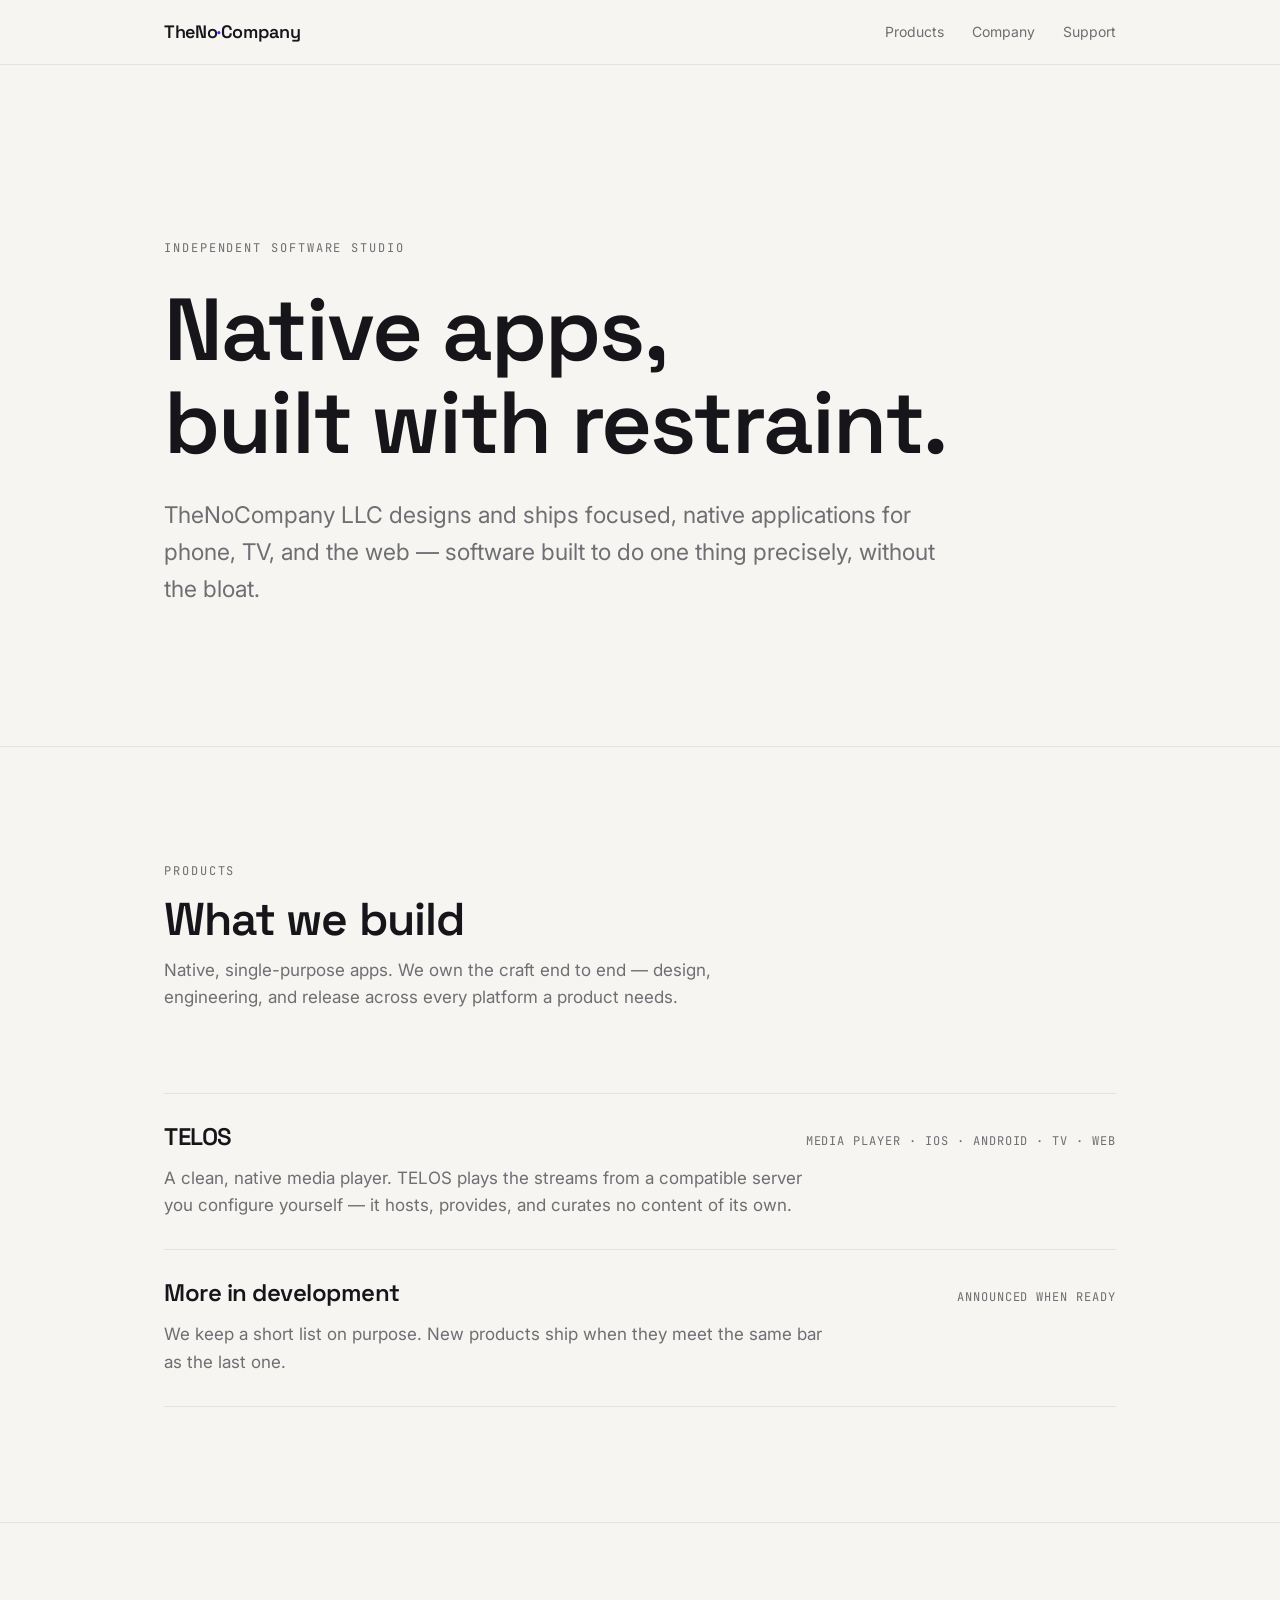
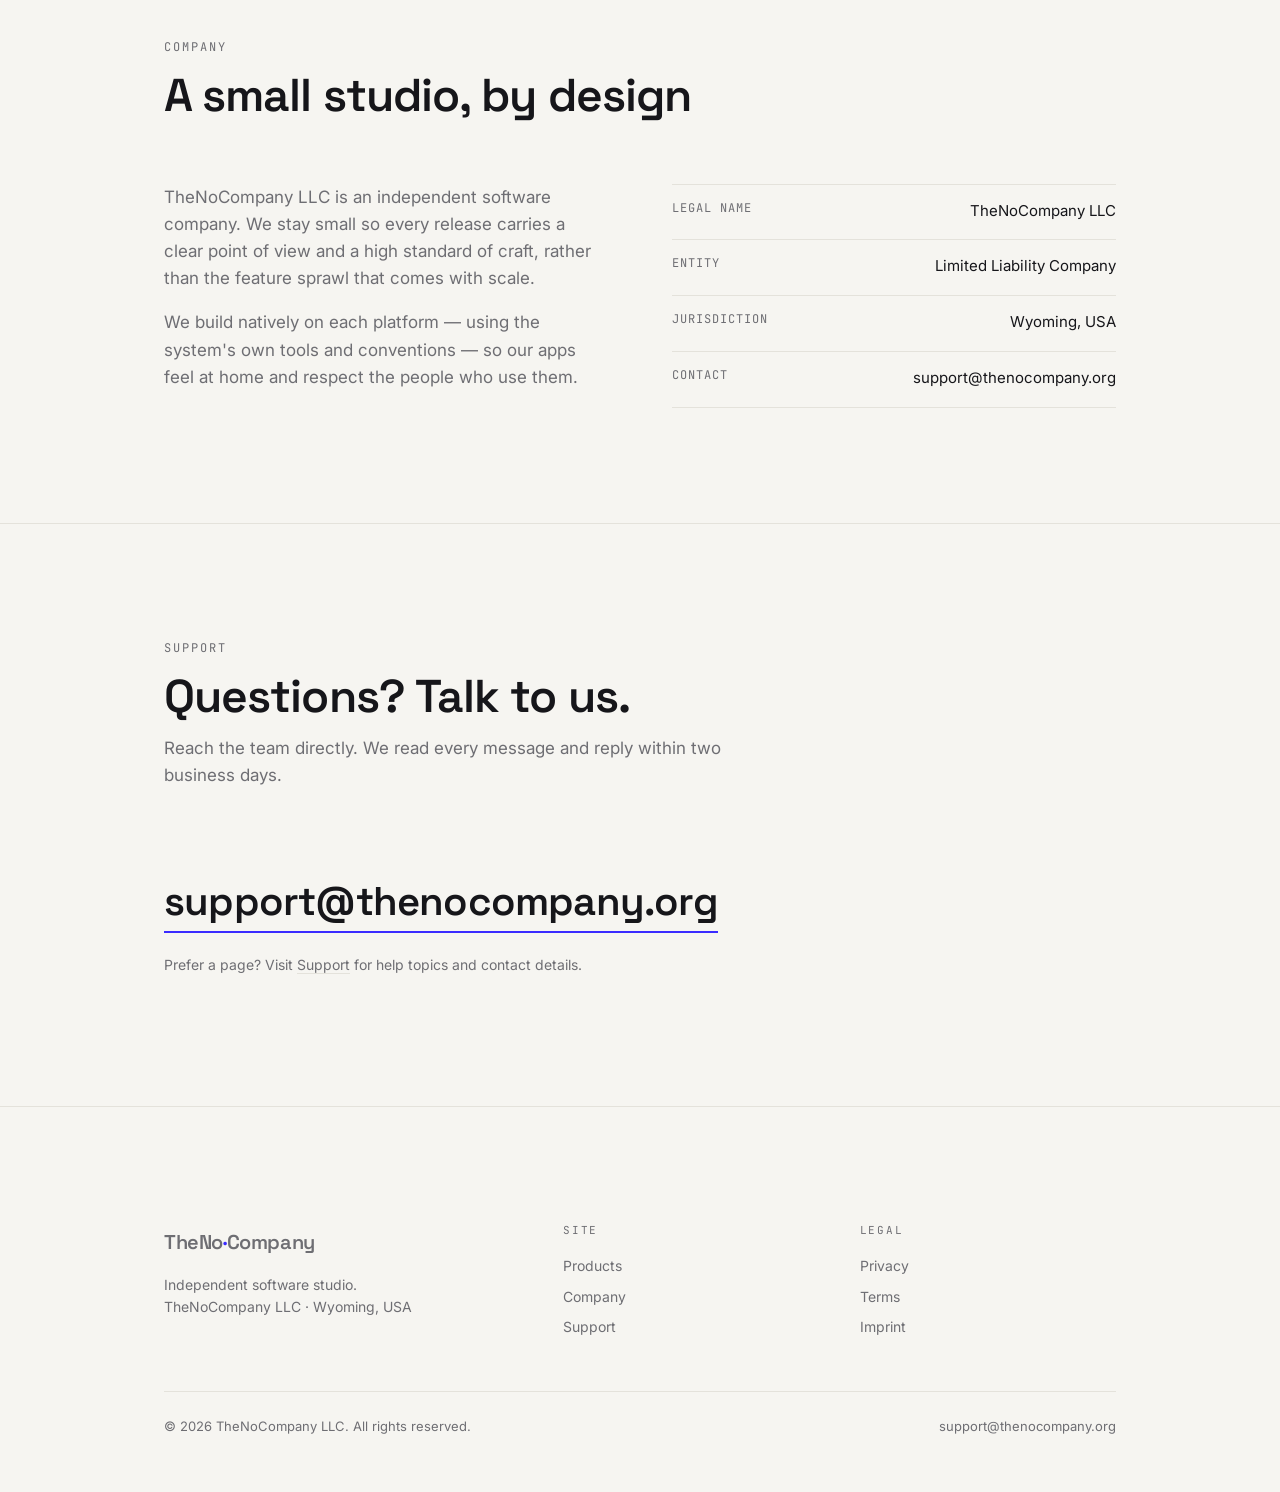
==== index.html @ dabbadbf "feat: TheNoCompany LLC corporate site (Apple org-enrollment website) Static, professional software-s" ====
<!DOCTYPE html>
<html lang="en">
<head>
  <meta charset="UTF-8" />
  <meta name="viewport" content="width=device-width, initial-scale=1" />
  <title>TheNoCompany — Independent software studio</title>
  <meta name="description" content="TheNoCompany LLC is an independent software studio. We design and ship focused, native applications for phone, TV, and the web." />
  <meta property="og:title" content="TheNoCompany — Independent software studio" />
  <meta property="og:description" content="We design and ship focused, native applications for phone, TV, and the web." />
  <meta property="og:type" content="website" />
  <meta property="og:url" content="https://thenocompany.org/" />
  <link rel="icon" href="data:image/svg+xml,%3Csvg xmlns='http://www.w3.org/2000/svg' viewBox='0 0 32 32'%3E%3Crect width='32' height='32' rx='7' fill='%2316161A'/%3E%3Ccircle cx='16' cy='16' r='5.5' fill='none' stroke='%23F6F5F1' stroke-width='2.4'/%3E%3Cline x1='12' y1='20' x2='20' y2='12' stroke='%233A2BFF' stroke-width='2.4'/%3E%3C/svg%3E" />
  <link rel="preconnect" href="https://fonts.googleapis.com" />
  <link rel="preconnect" href="https://fonts.gstatic.com" crossorigin />
  <link href="https://fonts.googleapis.com/css2?family=Space+Grotesk:wght@500;600;700&family=Inter:wght@400;500&family=JetBrains+Mono:wght@400;500&display=swap" rel="stylesheet" />
  <link rel="stylesheet" href="styles.css" />
</head>
<body>
  <header class="bar">
    <div class="wrap">
      <a class="brand" href="/">TheNo<span class="dot">·</span>Company</a>
      <nav class="nav" aria-label="Primary">
        <a href="#products">Products</a>
        <a href="#company">Company</a>
        <a href="/support.html">Support</a>
      </nav>
    </div>
  </header>

  <main>
    <section class="hero" style="border-top:none">
      <div class="wrap">
        <span class="label">Independent software studio</span>
        <h1>Native apps,<br />built with restraint.</h1>
        <p class="lead">TheNoCompany LLC designs and ships focused, native applications for phone, TV, and the web — software built to do one thing precisely, without the bloat.</p>
      </div>
    </section>

    <section id="products">
      <div class="wrap">
        <div class="sec-head">
          <span class="label">Products</span>
          <h2>What we build</h2>
          <p class="sub">Native, single-purpose apps. We own the craft end to end — design, engineering, and release across every platform a product needs.</p>
        </div>
        <div class="products">
          <article class="product">
            <div class="row">
              <h3>TELOS</h3>
              <span class="meta">Media player · iOS · Android · TV · Web</span>
            </div>
            <p>A clean, native media player. TELOS plays the streams from a compatible server you configure yourself — it hosts, provides, and curates no content of its own.</p>
          </article>
          <article class="product">
            <div class="row">
              <h3>More in development</h3>
              <span class="meta">Announced when ready</span>
            </div>
            <p>We keep a short list on purpose. New products ship when they meet the same bar as the last one.</p>
          </article>
        </div>
      </div>
    </section>

    <section id="company">
      <div class="wrap">
        <div class="sec-head">
          <span class="label">Company</span>
          <h2>A small studio, by design</h2>
        </div>
        <div class="cols">
          <div>
            <p>TheNoCompany LLC is an independent software company. We stay small so every release carries a clear point of view and a high standard of craft, rather than the feature sprawl that comes with scale.</p>
            <p>We build natively on each platform — using the system's own tools and conventions — so our apps feel at home and respect the people who use them.</p>
          </div>
          <ul class="facts">
            <li><span class="k">Legal name</span><span class="v">TheNoCompany LLC</span></li>
            <li><span class="k">Entity</span><span class="v">Limited Liability Company</span></li>
            <li><span class="k">Jurisdiction</span><span class="v">Wyoming, USA</span></li>
            <li><span class="k">Contact</span><span class="v"><a href="mailto:support@thenocompany.org">support@thenocompany.org</a></span></li>
          </ul>
        </div>
      </div>
    </section>

    <section id="support" class="contact">
      <div class="wrap">
        <div class="sec-head">
          <span class="label">Support</span>
          <h2>Questions? Talk to us.</h2>
          <p class="sub">Reach the team directly. We read every message and reply within two business days.</p>
        </div>
        <a class="mail" href="mailto:support@thenocompany.org">support@thenocompany.org</a>
        <p class="note">Prefer a page? Visit <a href="/support.html" style="border-bottom:1px solid var(--line)">Support</a> for help topics and contact details.</p>
      </div>
    </section>
  </main>

  <footer>
    <div class="wrap">
      <div class="foot">
        <div>
          <a class="brand" href="/">TheNo<span class="dot">·</span>Company</a>
          <p>Independent software studio.<br />TheNoCompany LLC · Wyoming, USA</p>
        </div>
        <div>
          <h4>Site</h4>
          <a href="#products">Products</a>
          <a href="#company">Company</a>
          <a href="/support.html">Support</a>
        </div>
        <div>
          <h4>Legal</h4>
          <a href="/privacy.html">Privacy</a>
          <a href="/terms.html">Terms</a>
          <a href="/imprint.html">Imprint</a>
        </div>
      </div>
      <div class="legalbar">
        <span>© <span id="yr">2026</span> TheNoCompany LLC. All rights reserved.</span>
        <span><a href="mailto:support@thenocompany.org">support@thenocompany.org</a></span>
      </div>
    </div>
  </footer>
  <script>document.getElementById('yr').textContent = new Date().getFullYear();</script>
</body>
</html>
---- styles.css ----
/* TheNoCompany LLC — corporate site
   Design: restrained software-studio. Negative space is the signature.
   Monochrome paper/ink + one indigo accent used sparingly.
   Display: Space Grotesk · Body: Inter · Labels/data: JetBrains Mono */

:root {
  --paper:   #F6F5F1;
  --paper-2: #FFFFFF;
  --ink:     #16161A;
  --muted:   #6E6E73;
  --line:    #E4E2DB;
  --accent:  #3A2BFF;
  --maxw:    1080px;
  --gut:     clamp(20px, 5vw, 64px);
  --step:    clamp(64px, 9vw, 132px);
  --r:       10px;
}

* { box-sizing: border-box; }
html { -webkit-text-size-adjust: 100%; scroll-behavior: smooth; }
@media (prefers-reduced-motion: reduce) { html { scroll-behavior: auto; } * { animation: none !important; transition: none !important; } }

body {
  margin: 0;
  background: var(--paper);
  color: var(--ink);
  font-family: "Inter", -apple-system, BlinkMacSystemFont, "Segoe UI", Roboto, sans-serif;
  font-size: 17px;
  line-height: 1.6;
  -webkit-font-smoothing: antialiased;
  text-rendering: optimizeLegibility;
}

h1, h2, h3 { font-family: "Space Grotesk", "Inter", sans-serif; font-weight: 600; letter-spacing: -0.02em; line-height: 1.05; margin: 0; }
p { margin: 0 0 1em; }
a { color: inherit; text-decoration: none; }

.wrap { max-width: var(--maxw); margin: 0 auto; padding-left: var(--gut); padding-right: var(--gut); }

/* mono utility label — software vernacular, used for eyebrows */
.label {
  font-family: "JetBrains Mono", ui-monospace, SFMono-Regular, Menlo, monospace;
  font-size: 12px;
  letter-spacing: 0.16em;
  text-transform: uppercase;
  color: var(--muted);
}

/* --- top bar --- */
.bar { position: sticky; top: 0; z-index: 20; background: color-mix(in srgb, var(--paper) 86%, transparent); backdrop-filter: blur(10px); border-bottom: 1px solid var(--line); }
.bar .wrap { display: flex; align-items: center; justify-content: space-between; height: 64px; }
.brand { font-family: "Space Grotesk", sans-serif; font-weight: 600; font-size: 18px; letter-spacing: -0.02em; }
.brand .dot { color: var(--accent); }
.nav { display: flex; gap: 28px; }
.nav a { font-size: 14px; color: var(--muted); }
.nav a:hover, .nav a:focus-visible { color: var(--ink); }

/* --- hero --- */
.hero { padding: clamp(72px, 14vw, 168px) 0 var(--step); }
.hero h1 { font-size: clamp(40px, 7.5vw, 88px); max-width: 16ch; }
.hero .lead { font-size: clamp(18px, 2.4vw, 23px); color: var(--muted); max-width: 56ch; margin-top: 28px; }
.hero .label { margin-bottom: 26px; display: inline-block; }

/* --- generic section --- */
section { padding: var(--step) 0; border-top: 1px solid var(--line); }
.sec-head { display: grid; grid-template-columns: 1fr; gap: 14px; margin-bottom: clamp(36px, 6vw, 64px); }
.sec-head h2 { font-size: clamp(28px, 4.5vw, 46px); max-width: 18ch; }
.sec-head .sub { color: var(--muted); max-width: 54ch; }

/* products as a quiet typed list, not flashy cards */
.products { display: grid; gap: 0; }
.product { display: grid; grid-template-columns: minmax(0,1fr); gap: 8px; padding: 30px 0; border-top: 1px solid var(--line); }
.product:last-child { border-bottom: 1px solid var(--line); }
.product .row { display: flex; align-items: baseline; justify-content: space-between; gap: 20px; flex-wrap: wrap; }
.product h3 { font-size: 24px; }
.product .meta { font-family: "JetBrains Mono", monospace; font-size: 12px; letter-spacing: 0.08em; color: var(--muted); text-transform: uppercase; }
.product p { color: var(--muted); max-width: 60ch; margin: 6px 0 0; }

/* about / two-column prose */
.cols { display: grid; grid-template-columns: 1fr 1fr; gap: clamp(28px, 5vw, 72px); }
.cols p { color: var(--muted); }
@media (max-width: 720px) { .cols { grid-template-columns: 1fr; } }

/* fact list */
.facts { list-style: none; margin: 0; padding: 0; display: grid; gap: 0; }
.facts li { display: flex; justify-content: space-between; gap: 20px; padding: 14px 0; border-top: 1px solid var(--line); font-size: 15px; }
.facts li:last-child { border-bottom: 1px solid var(--line); }
.facts .k { font-family: "JetBrains Mono", monospace; font-size: 12px; letter-spacing: 0.08em; text-transform: uppercase; color: var(--muted); }
.facts .v { text-align: right; }

/* contact / CTA */
.contact a.mail { font-family: "Space Grotesk", sans-serif; font-size: clamp(24px, 4vw, 40px); font-weight: 600; letter-spacing: -0.02em; border-bottom: 2px solid var(--accent); padding-bottom: 4px; }
.contact a.mail:hover, .contact a.mail:focus-visible { color: var(--accent); }
.note { font-size: 14px; color: var(--muted); margin-top: 20px; }

/* legal / long-form pages */
.legal { padding: clamp(56px,10vw,120px) 0 var(--step); }
.legal h1 { font-size: clamp(32px,5vw,52px); margin-bottom: 12px; }
.legal h2 { font-size: 20px; margin: 40px 0 10px; }
.legal p, .legal li { color: var(--muted); }
.legal .updated { font-family: "JetBrains Mono", monospace; font-size: 12px; letter-spacing: 0.08em; text-transform: uppercase; color: var(--muted); }
.prose { max-width: 68ch; }

/* footer */
footer { border-top: 1px solid var(--line); padding: var(--step) 0 56px; }
.foot { display: grid; grid-template-columns: 1.4fr 1fr 1fr; gap: 40px; }
@media (max-width: 720px) { .foot { grid-template-columns: 1fr; gap: 28px; } }
.foot .brand { font-size: 20px; margin-bottom: 12px; display: block; }
.foot p, .foot a { font-size: 14px; color: var(--muted); }
.foot a { display: block; padding: 4px 0; }
.foot a:hover, .foot a:focus-visible { color: var(--ink); }
.foot h4 { font-family: "JetBrains Mono", monospace; font-size: 11px; letter-spacing: 0.16em; text-transform: uppercase; color: var(--muted); margin: 0 0 12px; font-weight: 400; }
.legalbar { margin-top: 48px; padding-top: 24px; border-top: 1px solid var(--line); display: flex; justify-content: space-between; gap: 16px; flex-wrap: wrap; font-size: 13px; color: var(--muted); }

:focus-visible { outline: 2px solid var(--accent); outline-offset: 3px; border-radius: 3px; }
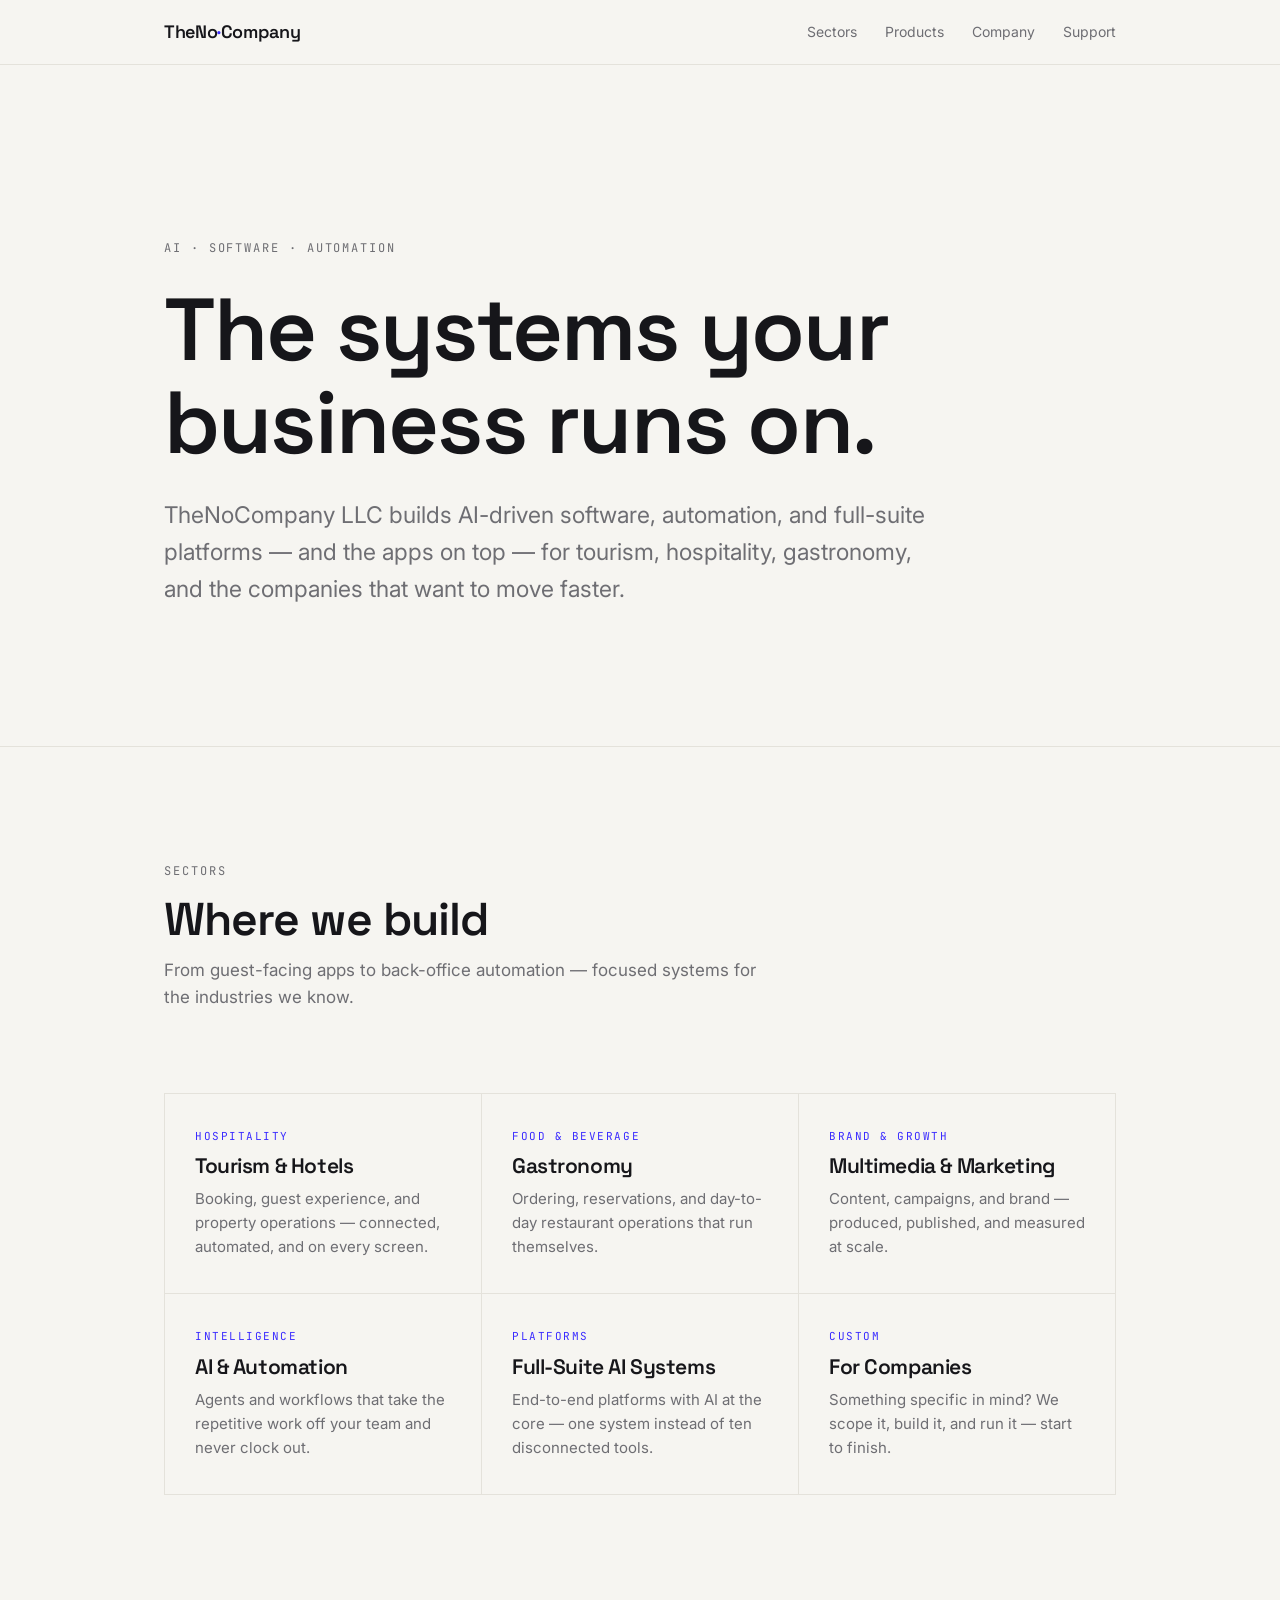
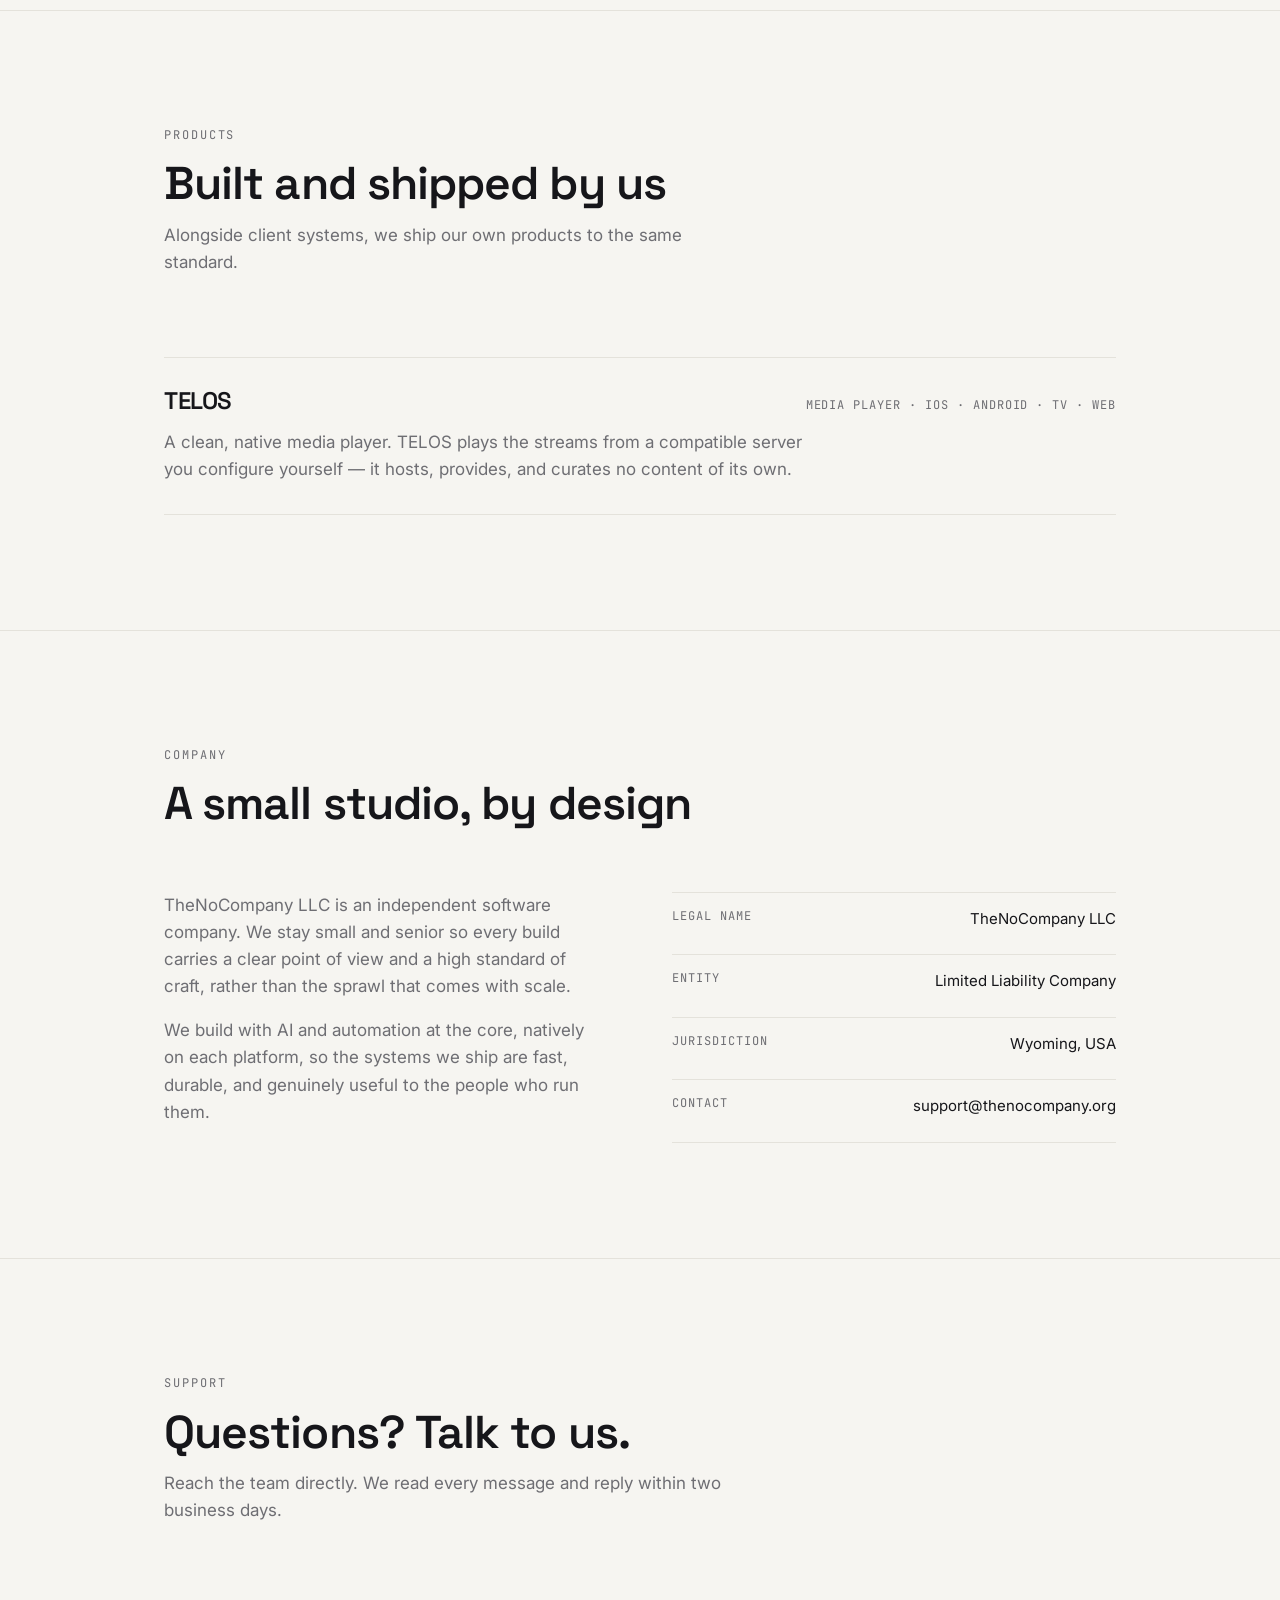
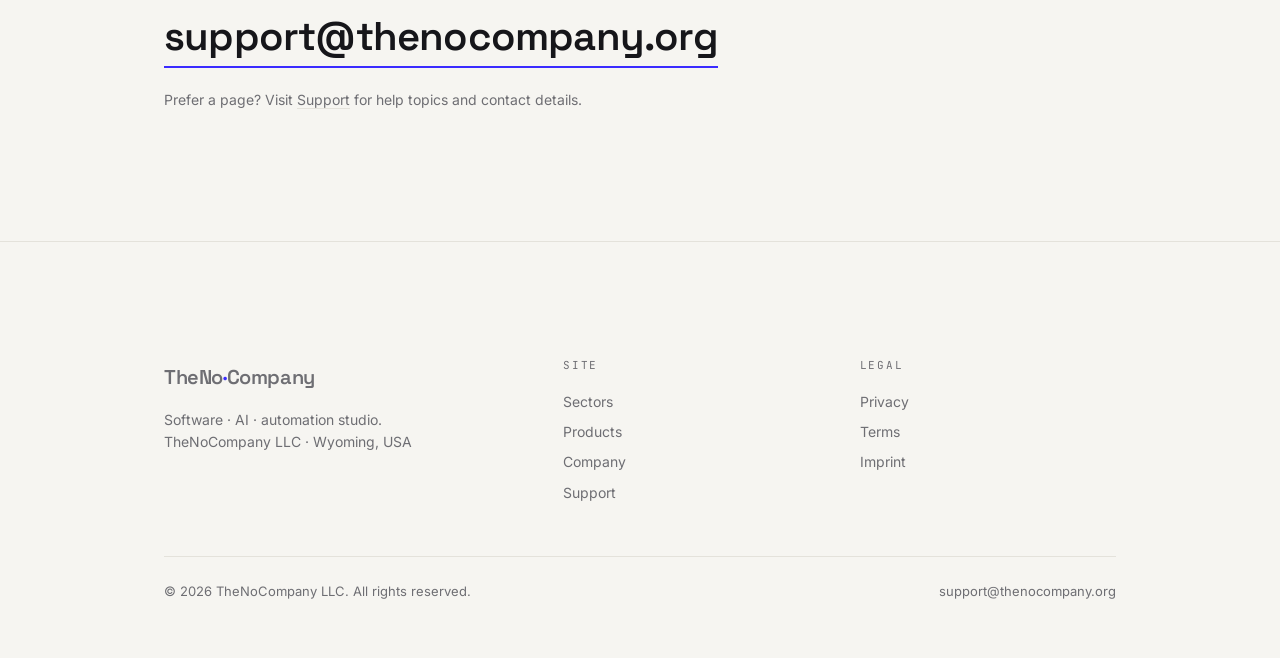
==== commit 312e9329: "feat(site): reposition as AI/software studio with sector grid Hero -> AI/software/automation positio" ====
--- a/index.html
+++ b/index.html
@@ -3,10 +3,10 @@
 <head>
   <meta charset="UTF-8" />
   <meta name="viewport" content="width=device-width, initial-scale=1" />
-  <title>TheNoCompany — Independent software studio</title>
-  <meta name="description" content="TheNoCompany LLC is an independent software studio. We design and ship focused, native applications for phone, TV, and the web." />
-  <meta property="og:title" content="TheNoCompany — Independent software studio" />
-  <meta property="og:description" content="We design and ship focused, native applications for phone, TV, and the web." />
+  <title>TheNoCompany — AI software, automation &amp; full-suite systems</title>
+  <meta name="description" content="TheNoCompany LLC builds AI-driven software, automation, and full-suite platforms for tourism, hospitality, gastronomy, marketing, and growing companies." />
+  <meta property="og:title" content="TheNoCompany — AI software, automation & full-suite systems" />
+  <meta property="og:description" content="AI-driven software, automation, and full-suite platforms for tourism, hospitality, gastronomy, marketing, and companies." />
   <meta property="og:type" content="website" />
   <meta property="og:url" content="https://thenocompany.org/" />
   <link rel="icon" href="data:image/svg+xml,%3Csvg xmlns='http://www.w3.org/2000/svg' viewBox='0 0 32 32'%3E%3Crect width='32' height='32' rx='7' fill='%2316161A'/%3E%3Ccircle cx='16' cy='16' r='5.5' fill='none' stroke='%23F6F5F1' stroke-width='2.4'/%3E%3Cline x1='12' y1='20' x2='20' y2='12' stroke='%233A2BFF' stroke-width='2.4'/%3E%3C/svg%3E" />
@@ -20,6 +20,7 @@
     <div class="wrap">
       <a class="brand" href="/">TheNo<span class="dot">·</span>Company</a>
       <nav class="nav" aria-label="Primary">
+        <a href="#sectors">Sectors</a>
         <a href="#products">Products</a>
         <a href="#company">Company</a>
         <a href="/support.html">Support</a>
@@ -30,9 +31,51 @@
   <main>
     <section class="hero" style="border-top:none">
       <div class="wrap">
-        <span class="label">Independent software studio</span>
-        <h1>Native apps,<br />built with restraint.</h1>
-        <p class="lead">TheNoCompany LLC designs and ships focused, native applications for phone, TV, and the web — software built to do one thing precisely, without the bloat.</p>
+        <span class="label">AI · Software · Automation</span>
+        <h1>The systems your business runs on.</h1>
+        <p class="lead">TheNoCompany LLC builds AI-driven software, automation, and full-suite platforms — and the apps on top — for tourism, hospitality, gastronomy, and the companies that want to move faster.</p>
+      </div>
+    </section>
+
+    <section id="sectors">
+      <div class="wrap">
+        <div class="sec-head">
+          <span class="label">Sectors</span>
+          <h2>Where we build</h2>
+          <p class="sub">From guest-facing apps to back-office automation — focused systems for the industries we know.</p>
+        </div>
+        <div class="sectors">
+          <article class="sector">
+            <span class="tag">Hospitality</span>
+            <h3>Tourism &amp; Hotels</h3>
+            <p>Booking, guest experience, and property operations — connected, automated, and on every screen.</p>
+          </article>
+          <article class="sector">
+            <span class="tag">Food &amp; Beverage</span>
+            <h3>Gastronomy</h3>
+            <p>Ordering, reservations, and day-to-day restaurant operations that run themselves.</p>
+          </article>
+          <article class="sector">
+            <span class="tag">Brand &amp; Growth</span>
+            <h3>Multimedia &amp; Marketing</h3>
+            <p>Content, campaigns, and brand — produced, published, and measured at scale.</p>
+          </article>
+          <article class="sector">
+            <span class="tag">Intelligence</span>
+            <h3>AI &amp; Automation</h3>
+            <p>Agents and workflows that take the repetitive work off your team and never clock out.</p>
+          </article>
+          <article class="sector">
+            <span class="tag">Platforms</span>
+            <h3>Full-Suite AI Systems</h3>
+            <p>End-to-end platforms with AI at the core — one system instead of ten disconnected tools.</p>
+          </article>
+          <article class="sector">
+            <span class="tag">Custom</span>
+            <h3>For Companies</h3>
+            <p>Something specific in mind? We scope it, build it, and run it — start to finish.</p>
+          </article>
+        </div>
       </div>
     </section>
 
@@ -40,8 +83,8 @@
       <div class="wrap">
         <div class="sec-head">
           <span class="label">Products</span>
-          <h2>What we build</h2>
-          <p class="sub">Native, single-purpose apps. We own the craft end to end — design, engineering, and release across every platform a product needs.</p>
+          <h2>Built and shipped by us</h2>
+          <p class="sub">Alongside client systems, we ship our own products to the same standard.</p>
         </div>
         <div class="products">
           <article class="product">
@@ -50,13 +93,6 @@
               <span class="meta">Media player · iOS · Android · TV · Web</span>
             </div>
             <p>A clean, native media player. TELOS plays the streams from a compatible server you configure yourself — it hosts, provides, and curates no content of its own.</p>
-          </article>
-          <article class="product">
-            <div class="row">
-              <h3>More in development</h3>
-              <span class="meta">Announced when ready</span>
-            </div>
-            <p>We keep a short list on purpose. New products ship when they meet the same bar as the last one.</p>
           </article>
         </div>
       </div>
@@ -70,8 +106,8 @@
         </div>
         <div class="cols">
           <div>
-            <p>TheNoCompany LLC is an independent software company. We stay small so every release carries a clear point of view and a high standard of craft, rather than the feature sprawl that comes with scale.</p>
-            <p>We build natively on each platform — using the system's own tools and conventions — so our apps feel at home and respect the people who use them.</p>
+            <p>TheNoCompany LLC is an independent software company. We stay small and senior so every build carries a clear point of view and a high standard of craft, rather than the sprawl that comes with scale.</p>
+            <p>We build with AI and automation at the core, natively on each platform, so the systems we ship are fast, durable, and genuinely useful to the people who run them.</p>
           </div>
           <ul class="facts">
             <li><span class="k">Legal name</span><span class="v">TheNoCompany LLC</span></li>
@@ -101,10 +137,11 @@
       <div class="foot">
         <div>
           <a class="brand" href="/">TheNo<span class="dot">·</span>Company</a>
-          <p>Independent software studio.<br />TheNoCompany LLC · Wyoming, USA</p>
+          <p>Software · AI · automation studio.<br />TheNoCompany LLC · Wyoming, USA</p>
         </div>
         <div>
           <h4>Site</h4>
+          <a href="#sectors">Sectors</a>
           <a href="#products">Products</a>
           <a href="#company">Company</a>
           <a href="/support.html">Support</a>
--- a/styles.css
+++ b/styles.css
@@ -76,6 +76,16 @@
 .product .meta { font-family: "JetBrains Mono", monospace; font-size: 12px; letter-spacing: 0.08em; color: var(--muted); text-transform: uppercase; }
 .product p { color: var(--muted); max-width: 60ch; margin: 6px 0 0; }
 
+/* sectors — bordered grid, hairline gaps (studio look) */
+.sectors { display: grid; grid-template-columns: repeat(3, 1fr); gap: 1px; background: var(--line); border: 1px solid var(--line); }
+@media (max-width: 860px) { .sectors { grid-template-columns: repeat(2, 1fr); } }
+@media (max-width: 560px) { .sectors { grid-template-columns: 1fr; } }
+.sector { background: var(--paper); padding: 34px 30px; min-height: 178px; display: flex; flex-direction: column; gap: 10px; transition: background 0.2s; }
+.sector:hover { background: var(--paper-2); }
+.sector .tag { font-family: "JetBrains Mono", monospace; font-size: 11px; letter-spacing: 0.14em; text-transform: uppercase; color: var(--accent); }
+.sector h3 { font-size: 21px; }
+.sector p { color: var(--muted); font-size: 15px; margin: 0; }
+
 /* about / two-column prose */
 .cols { display: grid; grid-template-columns: 1fr 1fr; gap: clamp(28px, 5vw, 72px); }
 .cols p { color: var(--muted); }
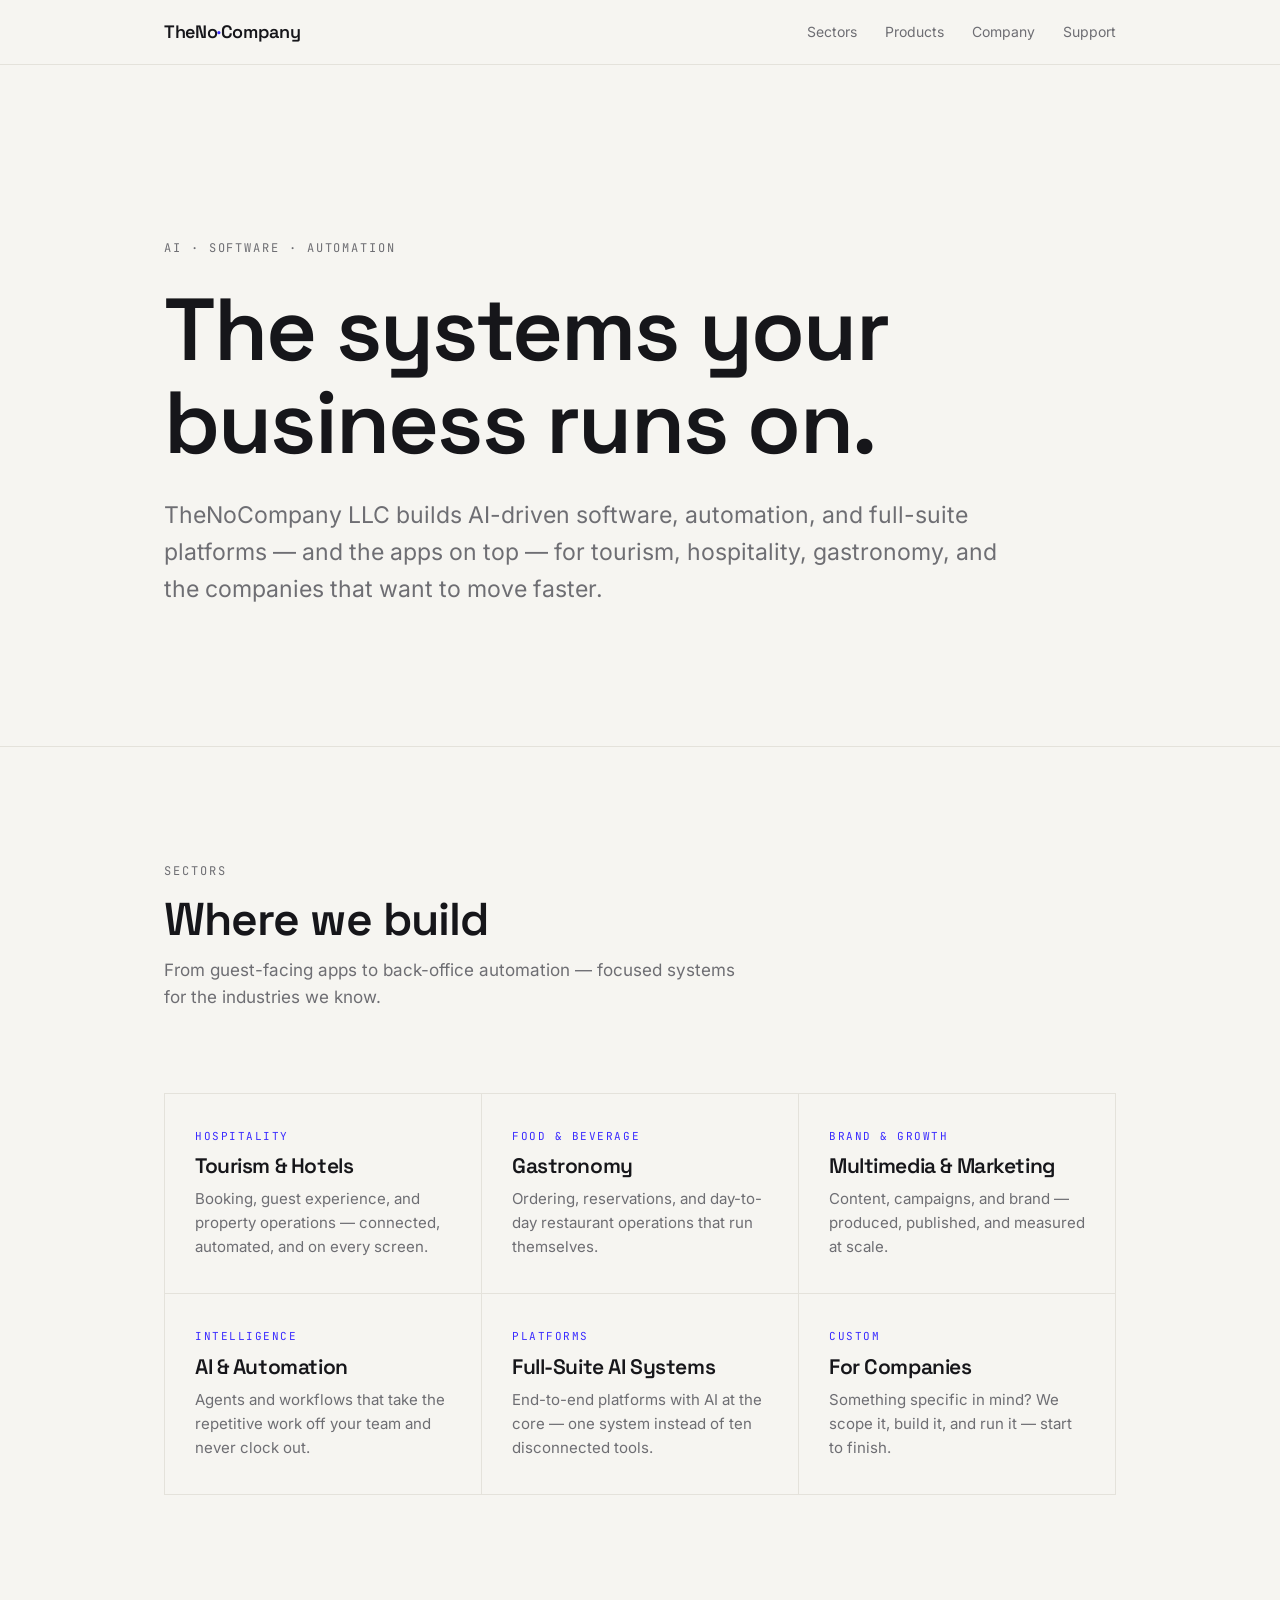
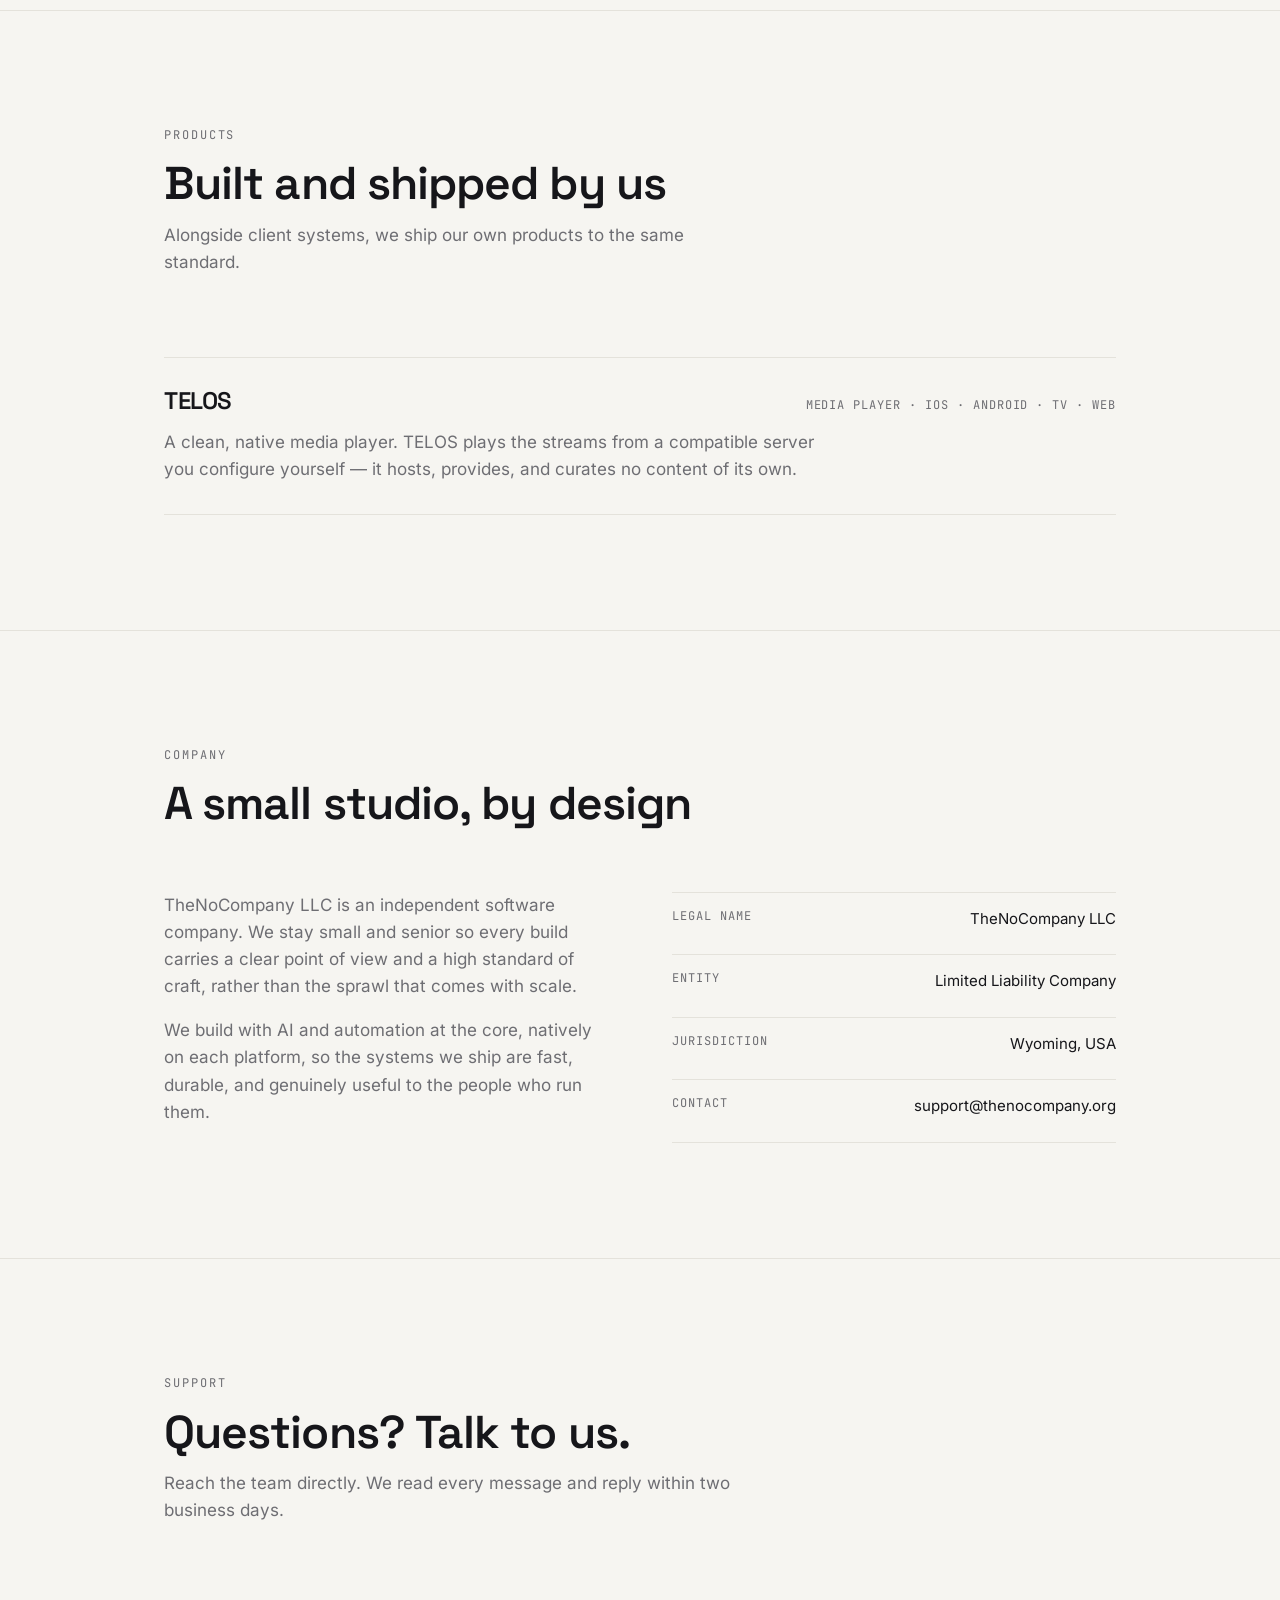
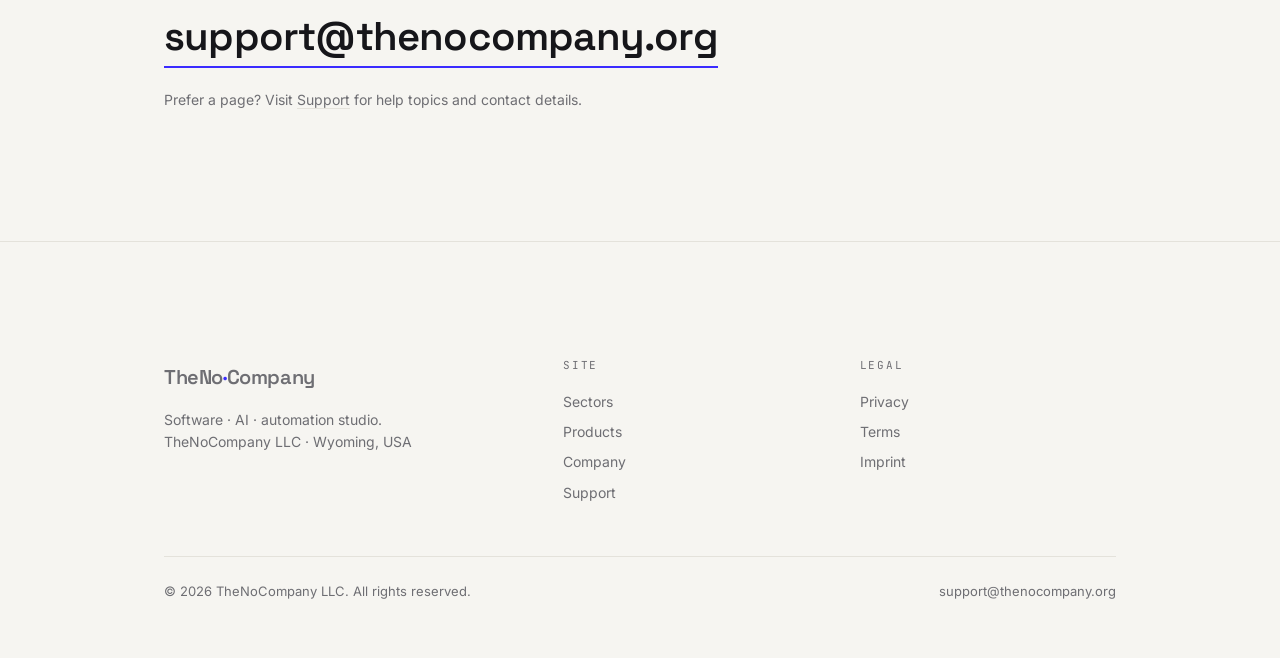
==== commit 8b5518ba: "legal: real LLC data + GDPR sub-processors + self-host fonts - Imprint/Privacy/Terms: real registere" ====
--- a/index.html
+++ b/index.html
@@ -10,9 +10,7 @@
   <meta property="og:type" content="website" />
   <meta property="og:url" content="https://thenocompany.org/" />
   <link rel="icon" href="data:image/svg+xml,%3Csvg xmlns='http://www.w3.org/2000/svg' viewBox='0 0 32 32'%3E%3Crect width='32' height='32' rx='7' fill='%2316161A'/%3E%3Ccircle cx='16' cy='16' r='5.5' fill='none' stroke='%23F6F5F1' stroke-width='2.4'/%3E%3Cline x1='12' y1='20' x2='20' y2='12' stroke='%233A2BFF' stroke-width='2.4'/%3E%3C/svg%3E" />
-  <link rel="preconnect" href="https://fonts.googleapis.com" />
-  <link rel="preconnect" href="https://fonts.gstatic.com" crossorigin />
-  <link href="https://fonts.googleapis.com/css2?family=Space+Grotesk:wght@500;600;700&family=Inter:wght@400;500&family=JetBrains+Mono:wght@400;500&display=swap" rel="stylesheet" />
+  <link rel="stylesheet" href="/fonts.css" />
   <link rel="stylesheet" href="styles.css" />
 </head>
 <body>
--- a/fonts.css
+++ b/fonts.css
@@ -0,0 +1,315 @@
+/* cyrillic-ext */
+@font-face {
+  font-family: 'Inter';
+  font-style: normal;
+  font-weight: 400;
+  font-display: swap;
+  src: url(fonts/f5.woff2) format('woff2');
+  unicode-range: U+0460-052F, U+1C80-1C8A, U+20B4, U+2DE0-2DFF, U+A640-A69F, U+FE2E-FE2F;
+}
+/* cyrillic */
+@font-face {
+  font-family: 'Inter';
+  font-style: normal;
+  font-weight: 400;
+  font-display: swap;
+  src: url(fonts/f1.woff2) format('woff2');
+  unicode-range: U+0301, U+0400-045F, U+0490-0491, U+04B0-04B1, U+2116;
+}
+/* greek-ext */
+@font-face {
+  font-family: 'Inter';
+  font-style: normal;
+  font-weight: 400;
+  font-display: swap;
+  src: url(fonts/f6.woff2) format('woff2');
+  unicode-range: U+1F00-1FFF;
+}
+/* greek */
+@font-face {
+  font-family: 'Inter';
+  font-style: normal;
+  font-weight: 400;
+  font-display: swap;
+  src: url(fonts/f3.woff2) format('woff2');
+  unicode-range: U+0370-0377, U+037A-037F, U+0384-038A, U+038C, U+038E-03A1, U+03A3-03FF;
+}
+/* vietnamese */
+@font-face {
+  font-family: 'Inter';
+  font-style: normal;
+  font-weight: 400;
+  font-display: swap;
+  src: url(fonts/f7.woff2) format('woff2');
+  unicode-range: U+0102-0103, U+0110-0111, U+0128-0129, U+0168-0169, U+01A0-01A1, U+01AF-01B0, U+0300-0301, U+0303-0304, U+0308-0309, U+0323, U+0329, U+1EA0-1EF9, U+20AB;
+}
+/* latin-ext */
+@font-face {
+  font-family: 'Inter';
+  font-style: normal;
+  font-weight: 400;
+  font-display: swap;
+  src: url(fonts/f4.woff2) format('woff2');
+  unicode-range: U+0100-02BA, U+02BD-02C5, U+02C7-02CC, U+02CE-02D7, U+02DD-02FF, U+0304, U+0308, U+0329, U+1D00-1DBF, U+1E00-1E9F, U+1EF2-1EFF, U+2020, U+20A0-20AB, U+20AD-20C0, U+2113, U+2C60-2C7F, U+A720-A7FF;
+}
+/* latin */
+@font-face {
+  font-family: 'Inter';
+  font-style: normal;
+  font-weight: 400;
+  font-display: swap;
+  src: url(fonts/f2.woff2) format('woff2');
+  unicode-range: U+0000-00FF, U+0131, U+0152-0153, U+02BB-02BC, U+02C6, U+02DA, U+02DC, U+0304, U+0308, U+0329, U+2000-206F, U+20AC, U+2122, U+2191, U+2193, U+2212, U+2215, U+FEFF, U+FFFD;
+}
+/* cyrillic-ext */
+@font-face {
+  font-family: 'Inter';
+  font-style: normal;
+  font-weight: 500;
+  font-display: swap;
+  src: url(fonts/f5.woff2) format('woff2');
+  unicode-range: U+0460-052F, U+1C80-1C8A, U+20B4, U+2DE0-2DFF, U+A640-A69F, U+FE2E-FE2F;
+}
+/* cyrillic */
+@font-face {
+  font-family: 'Inter';
+  font-style: normal;
+  font-weight: 500;
+  font-display: swap;
+  src: url(fonts/f1.woff2) format('woff2');
+  unicode-range: U+0301, U+0400-045F, U+0490-0491, U+04B0-04B1, U+2116;
+}
+/* greek-ext */
+@font-face {
+  font-family: 'Inter';
+  font-style: normal;
+  font-weight: 500;
+  font-display: swap;
+  src: url(fonts/f6.woff2) format('woff2');
+  unicode-range: U+1F00-1FFF;
+}
+/* greek */
+@font-face {
+  font-family: 'Inter';
+  font-style: normal;
+  font-weight: 500;
+  font-display: swap;
+  src: url(fonts/f3.woff2) format('woff2');
+  unicode-range: U+0370-0377, U+037A-037F, U+0384-038A, U+038C, U+038E-03A1, U+03A3-03FF;
+}
+/* vietnamese */
+@font-face {
+  font-family: 'Inter';
+  font-style: normal;
+  font-weight: 500;
+  font-display: swap;
+  src: url(fonts/f7.woff2) format('woff2');
+  unicode-range: U+0102-0103, U+0110-0111, U+0128-0129, U+0168-0169, U+01A0-01A1, U+01AF-01B0, U+0300-0301, U+0303-0304, U+0308-0309, U+0323, U+0329, U+1EA0-1EF9, U+20AB;
+}
+/* latin-ext */
+@font-face {
+  font-family: 'Inter';
+  font-style: normal;
+  font-weight: 500;
+  font-display: swap;
+  src: url(fonts/f4.woff2) format('woff2');
+  unicode-range: U+0100-02BA, U+02BD-02C5, U+02C7-02CC, U+02CE-02D7, U+02DD-02FF, U+0304, U+0308, U+0329, U+1D00-1DBF, U+1E00-1E9F, U+1EF2-1EFF, U+2020, U+20A0-20AB, U+20AD-20C0, U+2113, U+2C60-2C7F, U+A720-A7FF;
+}
+/* latin */
+@font-face {
+  font-family: 'Inter';
+  font-style: normal;
+  font-weight: 500;
+  font-display: swap;
+  src: url(fonts/f2.woff2) format('woff2');
+  unicode-range: U+0000-00FF, U+0131, U+0152-0153, U+02BB-02BC, U+02C6, U+02DA, U+02DC, U+0304, U+0308, U+0329, U+2000-206F, U+20AC, U+2122, U+2191, U+2193, U+2212, U+2215, U+FEFF, U+FFFD;
+}
+/* cyrillic-ext */
+@font-face {
+  font-family: 'JetBrains Mono';
+  font-style: normal;
+  font-weight: 400;
+  font-display: swap;
+  src: url(fonts/f8.woff2) format('woff2');
+  unicode-range: U+0460-052F, U+1C80-1C8A, U+20B4, U+2DE0-2DFF, U+A640-A69F, U+FE2E-FE2F;
+}
+/* cyrillic */
+@font-face {
+  font-family: 'JetBrains Mono';
+  font-style: normal;
+  font-weight: 400;
+  font-display: swap;
+  src: url(fonts/f12.woff2) format('woff2');
+  unicode-range: U+0301, U+0400-045F, U+0490-0491, U+04B0-04B1, U+2116;
+}
+/* greek */
+@font-face {
+  font-family: 'JetBrains Mono';
+  font-style: normal;
+  font-weight: 400;
+  font-display: swap;
+  src: url(fonts/f11.woff2) format('woff2');
+  unicode-range: U+0370-0377, U+037A-037F, U+0384-038A, U+038C, U+038E-03A1, U+03A3-03FF;
+}
+/* vietnamese */
+@font-face {
+  font-family: 'JetBrains Mono';
+  font-style: normal;
+  font-weight: 400;
+  font-display: swap;
+  src: url(fonts/f13.woff2) format('woff2');
+  unicode-range: U+0102-0103, U+0110-0111, U+0128-0129, U+0168-0169, U+01A0-01A1, U+01AF-01B0, U+0300-0301, U+0303-0304, U+0308-0309, U+0323, U+0329, U+1EA0-1EF9, U+20AB;
+}
+/* latin-ext */
+@font-face {
+  font-family: 'JetBrains Mono';
+  font-style: normal;
+  font-weight: 400;
+  font-display: swap;
+  src: url(fonts/f9.woff2) format('woff2');
+  unicode-range: U+0100-02BA, U+02BD-02C5, U+02C7-02CC, U+02CE-02D7, U+02DD-02FF, U+0304, U+0308, U+0329, U+1D00-1DBF, U+1E00-1E9F, U+1EF2-1EFF, U+2020, U+20A0-20AB, U+20AD-20C0, U+2113, U+2C60-2C7F, U+A720-A7FF;
+}
+/* latin */
+@font-face {
+  font-family: 'JetBrains Mono';
+  font-style: normal;
+  font-weight: 400;
+  font-display: swap;
+  src: url(fonts/f10.woff2) format('woff2');
+  unicode-range: U+0000-00FF, U+0131, U+0152-0153, U+02BB-02BC, U+02C6, U+02DA, U+02DC, U+0304, U+0308, U+0329, U+2000-206F, U+20AC, U+2122, U+2191, U+2193, U+2212, U+2215, U+FEFF, U+FFFD;
+}
+/* cyrillic-ext */
+@font-face {
+  font-family: 'JetBrains Mono';
+  font-style: normal;
+  font-weight: 500;
+  font-display: swap;
+  src: url(fonts/f8.woff2) format('woff2');
+  unicode-range: U+0460-052F, U+1C80-1C8A, U+20B4, U+2DE0-2DFF, U+A640-A69F, U+FE2E-FE2F;
+}
+/* cyrillic */
+@font-face {
+  font-family: 'JetBrains Mono';
+  font-style: normal;
+  font-weight: 500;
+  font-display: swap;
+  src: url(fonts/f12.woff2) format('woff2');
+  unicode-range: U+0301, U+0400-045F, U+0490-0491, U+04B0-04B1, U+2116;
+}
+/* greek */
+@font-face {
+  font-family: 'JetBrains Mono';
+  font-style: normal;
+  font-weight: 500;
+  font-display: swap;
+  src: url(fonts/f11.woff2) format('woff2');
+  unicode-range: U+0370-0377, U+037A-037F, U+0384-038A, U+038C, U+038E-03A1, U+03A3-03FF;
+}
+/* vietnamese */
+@font-face {
+  font-family: 'JetBrains Mono';
+  font-style: normal;
+  font-weight: 500;
+  font-display: swap;
+  src: url(fonts/f13.woff2) format('woff2');
+  unicode-range: U+0102-0103, U+0110-0111, U+0128-0129, U+0168-0169, U+01A0-01A1, U+01AF-01B0, U+0300-0301, U+0303-0304, U+0308-0309, U+0323, U+0329, U+1EA0-1EF9, U+20AB;
+}
+/* latin-ext */
+@font-face {
+  font-family: 'JetBrains Mono';
+  font-style: normal;
+  font-weight: 500;
+  font-display: swap;
+  src: url(fonts/f9.woff2) format('woff2');
+  unicode-range: U+0100-02BA, U+02BD-02C5, U+02C7-02CC, U+02CE-02D7, U+02DD-02FF, U+0304, U+0308, U+0329, U+1D00-1DBF, U+1E00-1E9F, U+1EF2-1EFF, U+2020, U+20A0-20AB, U+20AD-20C0, U+2113, U+2C60-2C7F, U+A720-A7FF;
+}
+/* latin */
+@font-face {
+  font-family: 'JetBrains Mono';
+  font-style: normal;
+  font-weight: 500;
+  font-display: swap;
+  src: url(fonts/f10.woff2) format('woff2');
+  unicode-range: U+0000-00FF, U+0131, U+0152-0153, U+02BB-02BC, U+02C6, U+02DA, U+02DC, U+0304, U+0308, U+0329, U+2000-206F, U+20AC, U+2122, U+2191, U+2193, U+2212, U+2215, U+FEFF, U+FFFD;
+}
+/* vietnamese */
+@font-face {
+  font-family: 'Space Grotesk';
+  font-style: normal;
+  font-weight: 500;
+  font-display: swap;
+  src: url(fonts/f14.woff2) format('woff2');
+  unicode-range: U+0102-0103, U+0110-0111, U+0128-0129, U+0168-0169, U+01A0-01A1, U+01AF-01B0, U+0300-0301, U+0303-0304, U+0308-0309, U+0323, U+0329, U+1EA0-1EF9, U+20AB;
+}
+/* latin-ext */
+@font-face {
+  font-family: 'Space Grotesk';
+  font-style: normal;
+  font-weight: 500;
+  font-display: swap;
+  src: url(fonts/f15.woff2) format('woff2');
+  unicode-range: U+0100-02BA, U+02BD-02C5, U+02C7-02CC, U+02CE-02D7, U+02DD-02FF, U+0304, U+0308, U+0329, U+1D00-1DBF, U+1E00-1E9F, U+1EF2-1EFF, U+2020, U+20A0-20AB, U+20AD-20C0, U+2113, U+2C60-2C7F, U+A720-A7FF;
+}
+/* latin */
+@font-face {
+  font-family: 'Space Grotesk';
+  font-style: normal;
+  font-weight: 500;
+  font-display: swap;
+  src: url(fonts/f16.woff2) format('woff2');
+  unicode-range: U+0000-00FF, U+0131, U+0152-0153, U+02BB-02BC, U+02C6, U+02DA, U+02DC, U+0304, U+0308, U+0329, U+2000-206F, U+20AC, U+2122, U+2191, U+2193, U+2212, U+2215, U+FEFF, U+FFFD;
+}
+/* vietnamese */
+@font-face {
+  font-family: 'Space Grotesk';
+  font-style: normal;
+  font-weight: 600;
+  font-display: swap;
+  src: url(fonts/f14.woff2) format('woff2');
+  unicode-range: U+0102-0103, U+0110-0111, U+0128-0129, U+0168-0169, U+01A0-01A1, U+01AF-01B0, U+0300-0301, U+0303-0304, U+0308-0309, U+0323, U+0329, U+1EA0-1EF9, U+20AB;
+}
+/* latin-ext */
+@font-face {
+  font-family: 'Space Grotesk';
+  font-style: normal;
+  font-weight: 600;
+  font-display: swap;
+  src: url(fonts/f15.woff2) format('woff2');
+  unicode-range: U+0100-02BA, U+02BD-02C5, U+02C7-02CC, U+02CE-02D7, U+02DD-02FF, U+0304, U+0308, U+0329, U+1D00-1DBF, U+1E00-1E9F, U+1EF2-1EFF, U+2020, U+20A0-20AB, U+20AD-20C0, U+2113, U+2C60-2C7F, U+A720-A7FF;
+}
+/* latin */
+@font-face {
+  font-family: 'Space Grotesk';
+  font-style: normal;
+  font-weight: 600;
+  font-display: swap;
+  src: url(fonts/f16.woff2) format('woff2');
+  unicode-range: U+0000-00FF, U+0131, U+0152-0153, U+02BB-02BC, U+02C6, U+02DA, U+02DC, U+0304, U+0308, U+0329, U+2000-206F, U+20AC, U+2122, U+2191, U+2193, U+2212, U+2215, U+FEFF, U+FFFD;
+}
+/* vietnamese */
+@font-face {
+  font-family: 'Space Grotesk';
+  font-style: normal;
+  font-weight: 700;
+  font-display: swap;
+  src: url(fonts/f14.woff2) format('woff2');
+  unicode-range: U+0102-0103, U+0110-0111, U+0128-0129, U+0168-0169, U+01A0-01A1, U+01AF-01B0, U+0300-0301, U+0303-0304, U+0308-0309, U+0323, U+0329, U+1EA0-1EF9, U+20AB;
+}
+/* latin-ext */
+@font-face {
+  font-family: 'Space Grotesk';
+  font-style: normal;
+  font-weight: 700;
+  font-display: swap;
+  src: url(fonts/f15.woff2) format('woff2');
+  unicode-range: U+0100-02BA, U+02BD-02C5, U+02C7-02CC, U+02CE-02D7, U+02DD-02FF, U+0304, U+0308, U+0329, U+1D00-1DBF, U+1E00-1E9F, U+1EF2-1EFF, U+2020, U+20A0-20AB, U+20AD-20C0, U+2113, U+2C60-2C7F, U+A720-A7FF;
+}
+/* latin */
+@font-face {
+  font-family: 'Space Grotesk';
+  font-style: normal;
+  font-weight: 700;
+  font-display: swap;
+  src: url(fonts/f16.woff2) format('woff2');
+  unicode-range: U+0000-00FF, U+0131, U+0152-0153, U+02BB-02BC, U+02C6, U+02DA, U+02DC, U+0304, U+0308, U+0329, U+2000-206F, U+20AC, U+2122, U+2191, U+2193, U+2212, U+2215, U+FEFF, U+FFFD;
+}
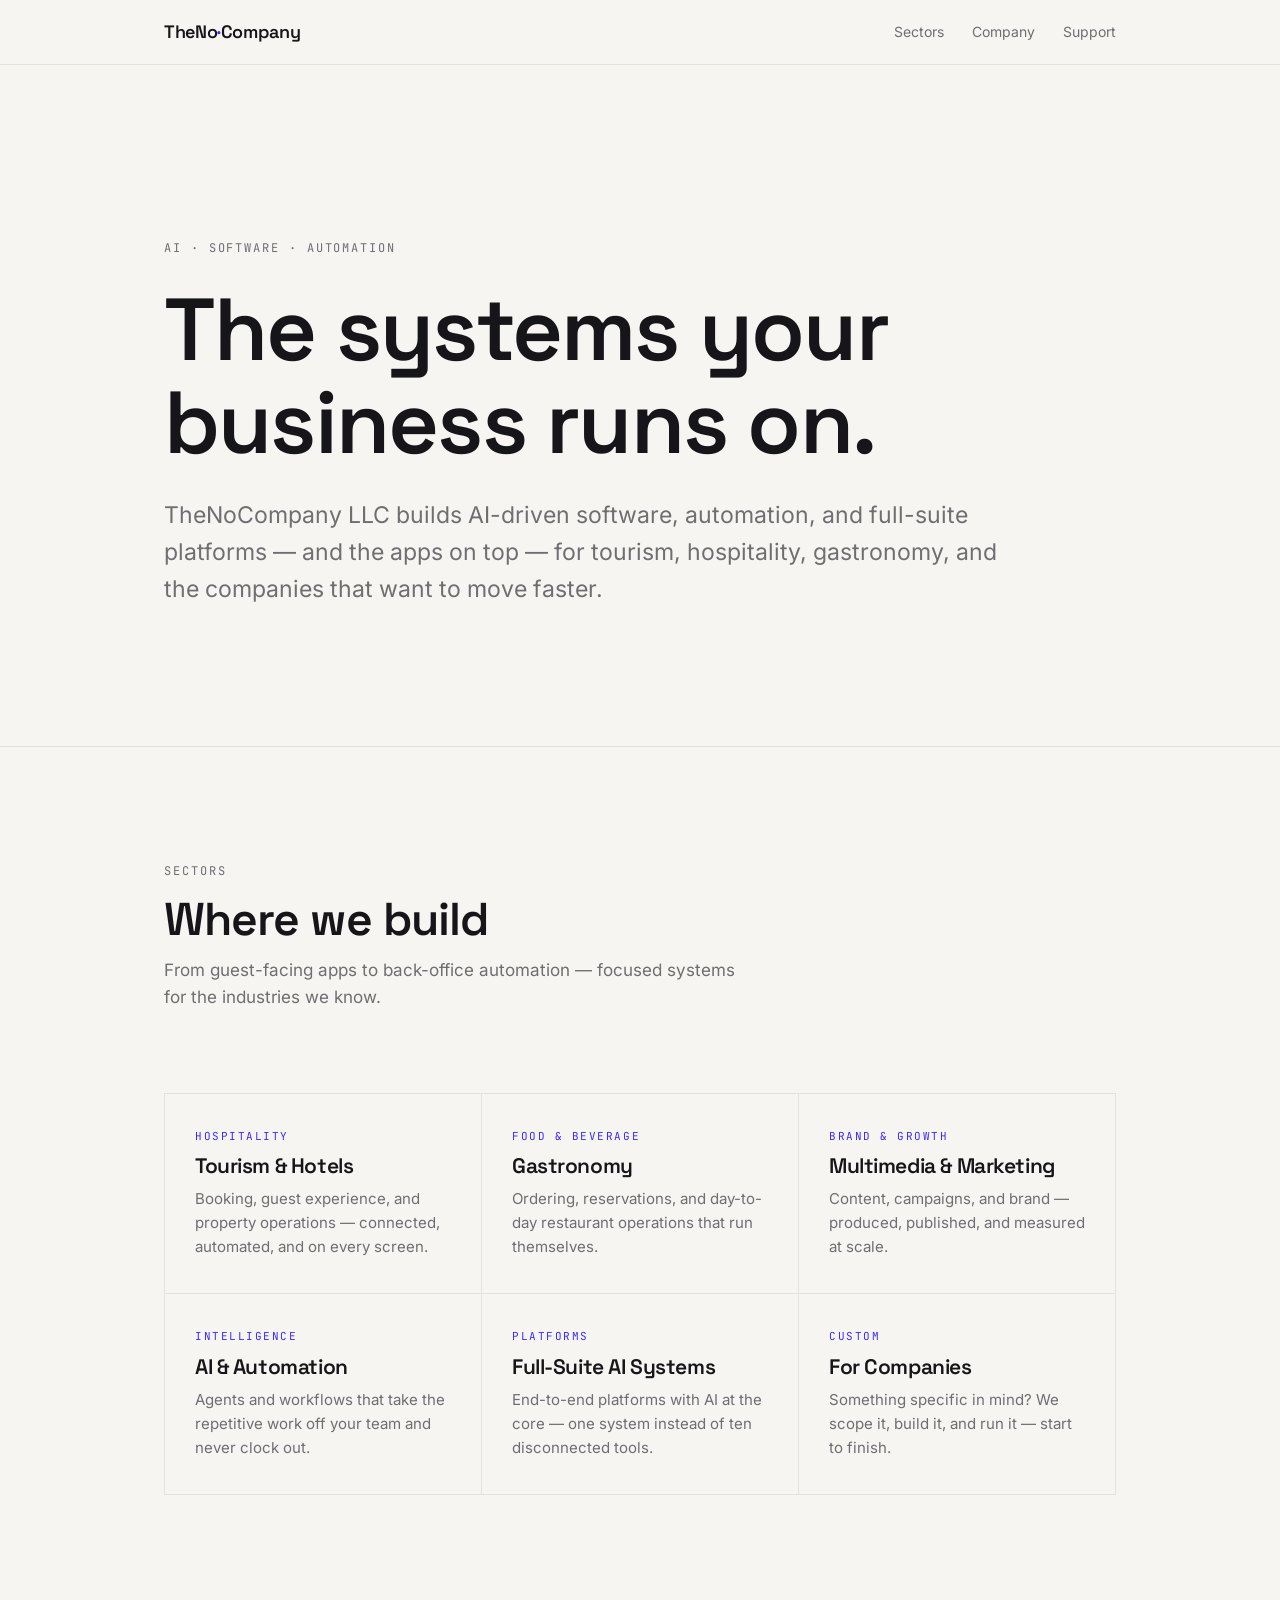
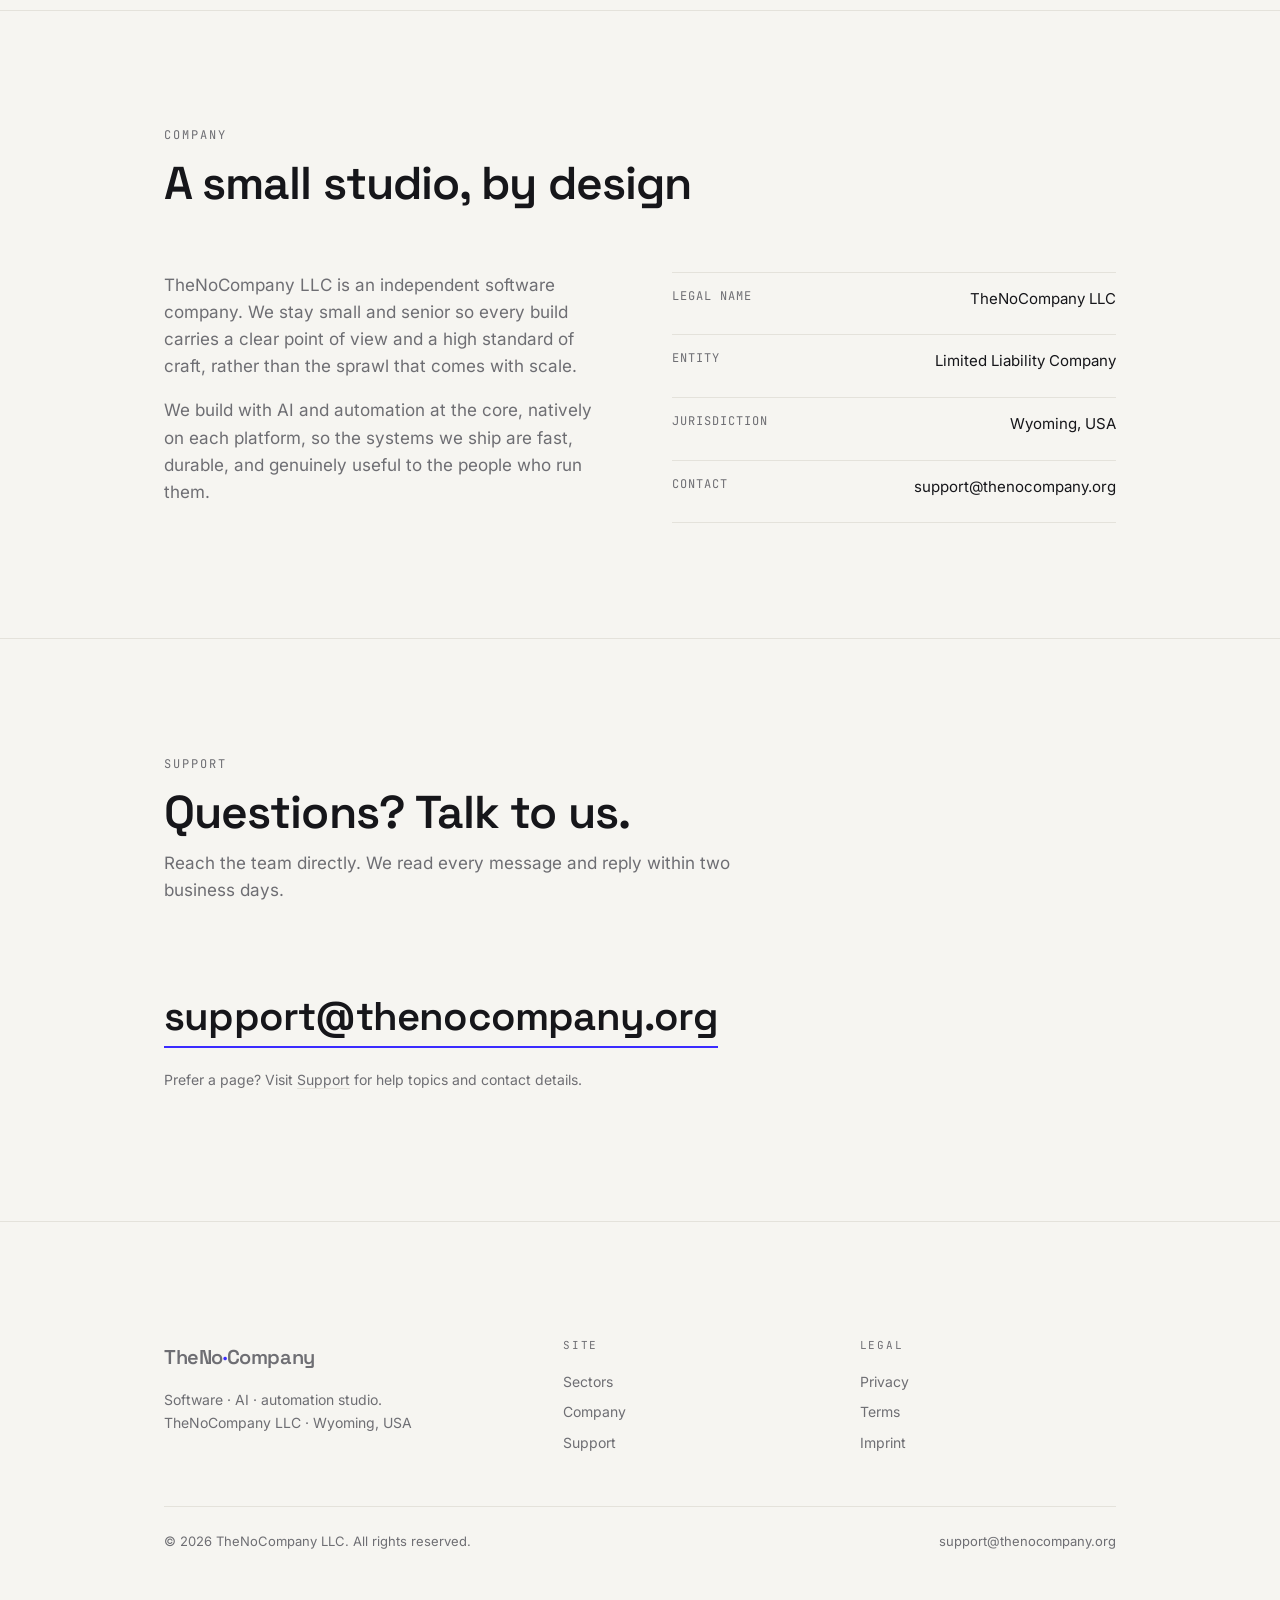
==== commit 3bd16100: "site: remove TELOS product section — studio does many things, no single-product spotlight Removed th" ====
--- a/index.html
+++ b/index.html
@@ -19,7 +19,6 @@
       <a class="brand" href="/">TheNo<span class="dot">·</span>Company</a>
       <nav class="nav" aria-label="Primary">
         <a href="#sectors">Sectors</a>
-        <a href="#products">Products</a>
         <a href="#company">Company</a>
         <a href="/support.html">Support</a>
       </nav>
@@ -77,25 +76,6 @@
       </div>
     </section>
 
-    <section id="products">
-      <div class="wrap">
-        <div class="sec-head">
-          <span class="label">Products</span>
-          <h2>Built and shipped by us</h2>
-          <p class="sub">Alongside client systems, we ship our own products to the same standard.</p>
-        </div>
-        <div class="products">
-          <article class="product">
-            <div class="row">
-              <h3>TELOS</h3>
-              <span class="meta">Media player · iOS · Android · TV · Web</span>
-            </div>
-            <p>A clean, native media player. TELOS plays the streams from a compatible server you configure yourself — it hosts, provides, and curates no content of its own.</p>
-          </article>
-        </div>
-      </div>
-    </section>
-
     <section id="company">
       <div class="wrap">
         <div class="sec-head">
@@ -140,7 +120,6 @@
         <div>
           <h4>Site</h4>
           <a href="#sectors">Sectors</a>
-          <a href="#products">Products</a>
           <a href="#company">Company</a>
           <a href="/support.html">Support</a>
         </div>
